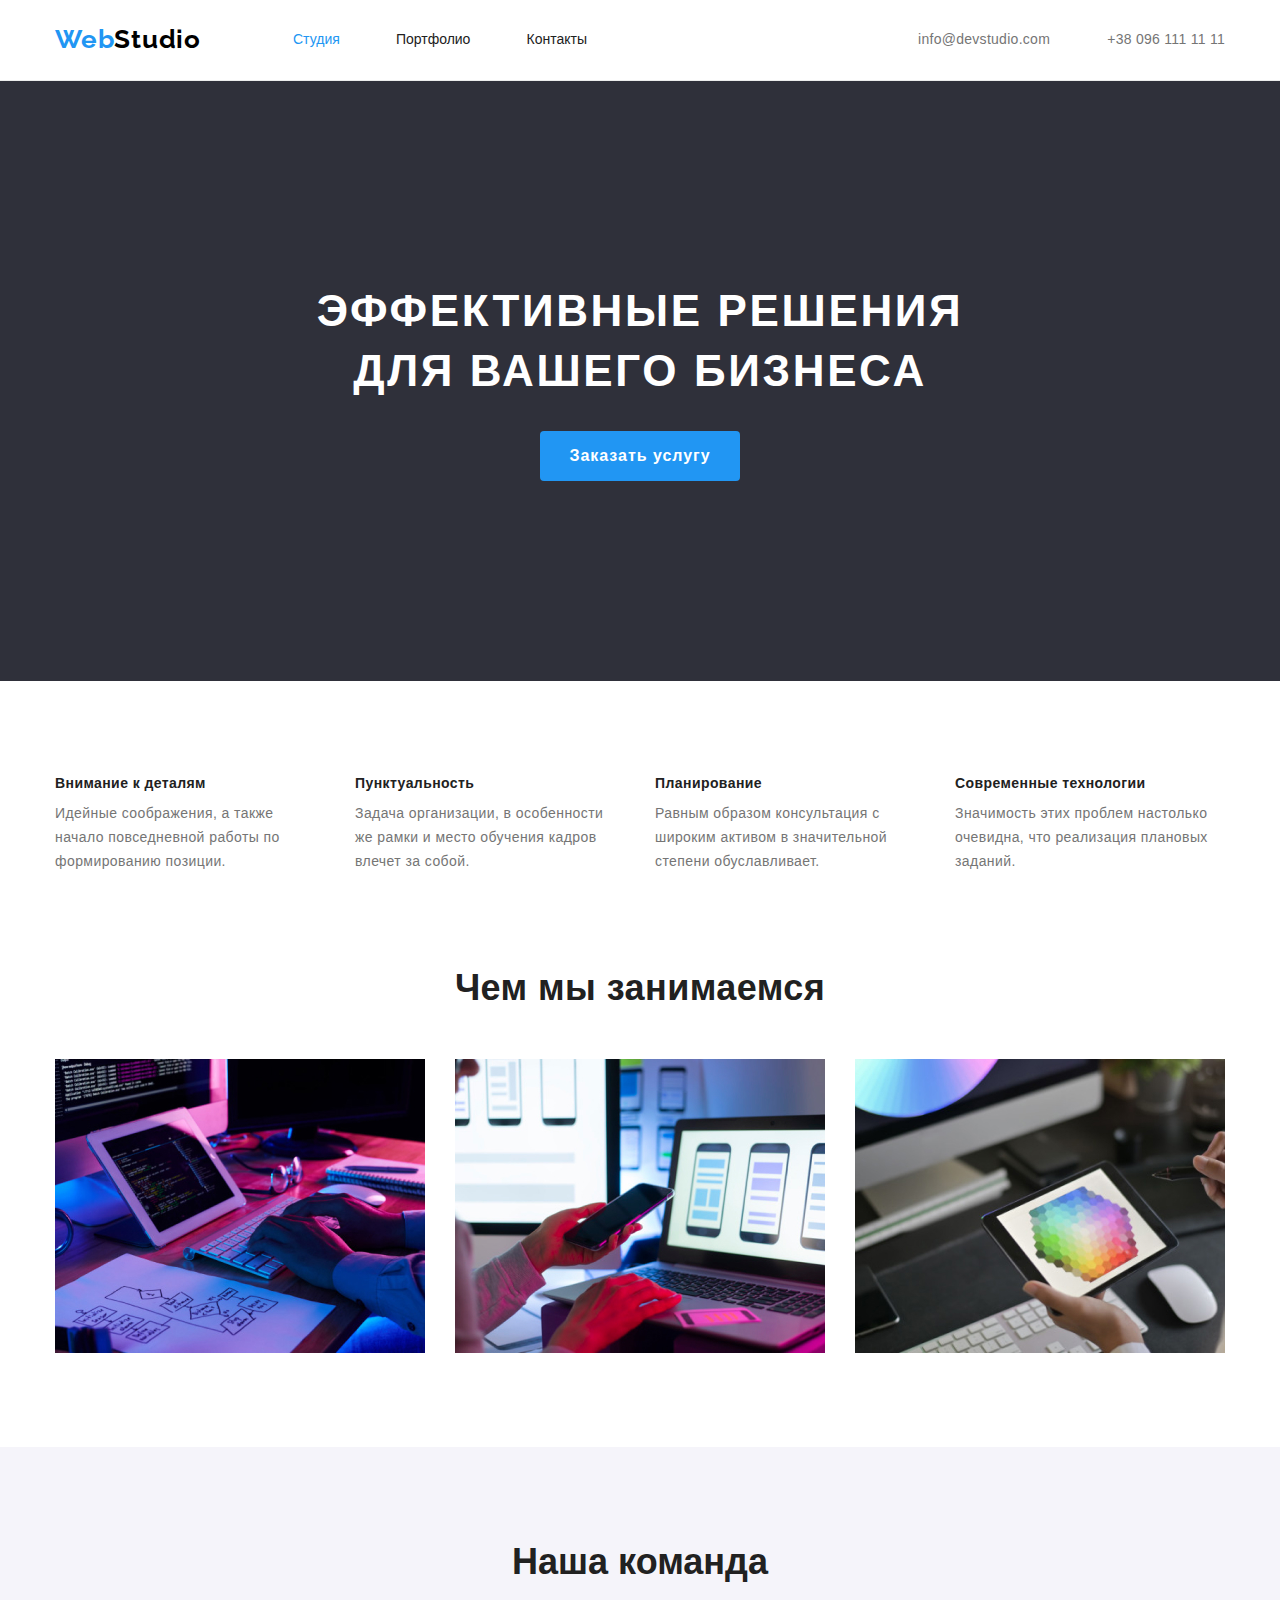
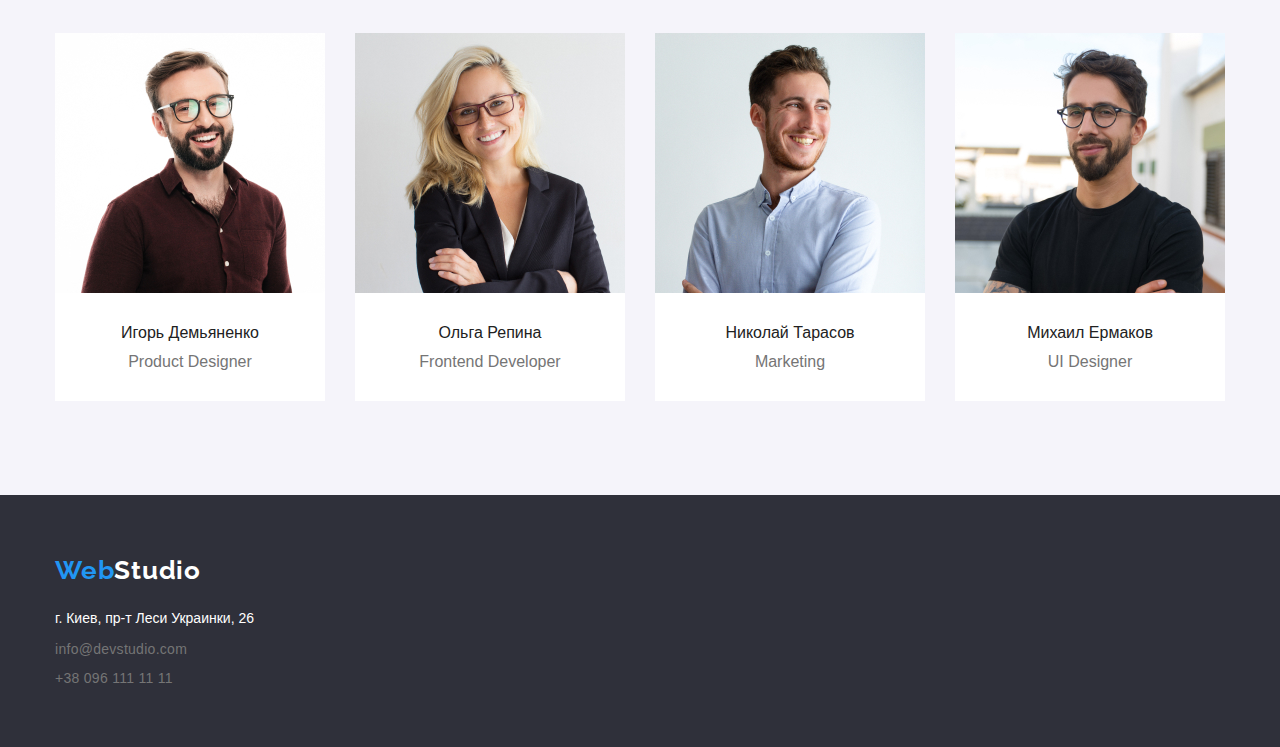
==== index.html @ c19590d3 "Копировано с ДЗ № 3" ====
<!DOCTYPE html>
<html lang="ru">
    <head>
        <meta charset="UTF-8">
        <meta name="viewport" content="width=device-width, initial-scale=1.0">
        <title>Студия</title>
        <link rel="stylesheet" href="./css/normalize.css">
        <link rel="stylesheet" href="./css/style.css" />
        <link rel="preconnect" href="https://fonts.gstatic.com">
        <link href="https://fonts.googleapis.com/css2?family=Raleway:wght@700&display=swap" rel="stylesheet">
    </head>

    <body>

        <!--header-->
        
        <header>
            <div class="container header-container">
                <a href="./index.html" class="logo">Web<span class="logo-up">Studio</span></a>
                
                <nav>
                    <ul class="site-nav">
                        <li> <a href="./index.html" class="navigation current">Студия</a> </li>
                        <li> <a href="./portfolio.html" class="navigation">Портфолио</a> </li>
                        <li> <a href="#" class="navigation">Контакты</a> </li>
                    </ul>
                </nav>

                <address>
                    <ul class="site-contacts">
                        <li><a href="mailto:info@devstudio.com" class="contacts">info@devstudio.com</a></li>
                        <li><a href="tel:+380961111111" class="contacts">+38 096 111 11 11</a></li>
                    </ul>
                </address>
            </div>
        </header>

        <!--main-->

        <main>
            
            <!--первый блок-->
            
            <section class="section-1">
                <div class="container">
                    <h1>Эффективные решения <br /> для вашего бизнеса</h1>
                    <button type="button" class="service-button">Заказать услугу</button>
                </div>
            </section>
            
                <!--второй блок-->
                
            <section class="section-2">
                <div class="container">
                    <ul class="qualities">
                        <li class="quality-box">
                            <h3>Внимание к деталям</h3>
                            <p>Идейные соображения, а также начало повседневной работы по формированию позиции.</p>
                        </li>
                        <li class="quality-box">
                            <h3>Пунктуальность</h3>
                            <p>Задача организации, в особенности же рамки и место обучения кадров влечет за собой.</p>
                        </li>
                        <li class="quality-box">
                            <h3>Планирование</h3>
                            <p>Равным образом консультация с широким активом в значительной степени обуславливает.</p>
                        </li>
                        <li class="quality-box">
                            <h3>Современные технологии</h3>
                            <p>Значимость этих проблем настолько очевидна, что реализация плановых заданий.</p>
                        </li>
                    </ul>
                
                    <h2>Чем мы занимаемся</h2>
                
                    <ul class="img-1">
                        <li><img src="./images/pc-work.jpg" alt="работа за компом"></li>
                        <li><img src="./images/smartphone-work.jpg" alt="работа за смартфоном"></li>
                        <li><img src="./images/tablet-work.jpg" alt="работа за планшетом"></li>
                    </ul>
                </div>
            </section>
            
            <!--третий блок-->
            
            <section class="section-3">
                <div class="container">
                    <h2>Наша команда</h2>
                
                    <ul class="img-1">
                        <li>
                            <figure class="team-card">
                                <img src="./images/ihor.jpg" alt="Игорь Демьяненко">
                                <figcaption>
                                    <p class="names">Игорь Демьяненко</p>
                                    <p class="position">Product Designer</p>
                                </figcaption>
                            </figure>
                        </li>
                        <li>
                            <figure class="team-card">
                                <img src="./images/olga.jpg" alt="Ольга Репина (фото)">
                                <figcaption>
                                    <p class="names">Ольга Репина</p>
                                    <p class="position">Frontend Developer</p>
                                </figcaption>
                            </figure>
                        </li>
                        <li>
                            <figure class="team-card">
                                <img src="./images/nikolai.jpg" alt="Николай Тарасов (фото)">
                                <figcaption>
                                    <p class="names">Николай Тарасов</p>
                                    <p class="position">Marketing</p>
                                </figcaption>
                            </figure>
                        </li>
                        <li>
                            <figure class="team-card">
                                <img src="./images/mikhail.jpg" alt="Михаил Ермаков (фото)">
                                <figcaption>
                                    <p class="names">Михаил Ермаков</p>
                                    <p class="position">UI Designer</p>
                                </figcaption>
                            </figure>
                        </li>
                    </ul>
                </div>  
            </section>      

        </main>

        <!--footer-->

        <footer>
            <div class="container">
                <a href="./index.html" class="logo">Web<span class="logo-down">Studio</span></a>
                <ul class="info-footer">
                    <li><a href="https://www.google.com.ua/maps/place/бульвар+Лесі+Українки,+26,+Київ" class="adress">г. Киев, пр-т Леси Украинки, 26</a></li>
                    <li><a href="mailto:info@devstudio.com" class="contacts">info@devstudio.com</a></li>
                    <li><a href="tel:+380961111111" class="contacts">+38 096 111 11 11</a></li>
                </ul>
            </div>
        </footer>

    </body>

</html>
---- css/style.css ----
* {
  padding: 0px;
  margin: 0px;
  border: none;
}

:root {
  --brand-color: #2196f3;
  --secondary-info-color: #757575;
  --main-text: #212121;
}

body {
  font-family: 'Roboto', sans-serif;
}

header {
  background-color: #fff;
  border-bottom: 1px solid #ececec;
}

footer {
  background-color: #2f303a;
  padding: 60px 0;
}

li {
  list-style-type: none;
}

nav {
  margin-left: 93px;
}

address {
  text-align: end;
}

div.container {
  width: 1170px;
  margin: 0 auto;
  padding-left: 15px;
  padding-right: 15px;
}

.header-container {
  padding-top: 24px;
  padding-bottom: 25px;
  margin-left: 15px;
  display: flex;
  align-items: center;
}

.site-nav {
  display: flex;
  width: 294px;
  justify-content: space-between;
}

.site-contacts {
  margin-left: 331px;
  display: flex;
  width: 307px;
  justify-content: space-between;
}

.logo {
  width: 145px;
  height: 31px;
  font-family: 'Raleway', sans-serif;
  color: var(--brand-color);
  font-style: normal;
  font-weight: bold;
  font-size: 26px;
  line-height: 1.2;
  letter-spacing: 0.03em;
}

.logo-up {
  color: #000;
}

.logo-down {
  color: #fff;
}

.navigation {
  color: #212121;
  font-style: normal;
  font-weight: 500;
  font-size: 14px;
  line-height: 16px;
}

.navigation:hover,
.navigation:focus,
.current {
  color: var(--brand-color);
}

.adress {
  color: #fff;
  font-style: normal;
  font-weight: 400;
  font-size: 14px;
  line-height: 24px;
}

.contacts {
  color: var(--secondary-info-color);
  font-style: normal;
  font-weight: 500;
  font-size: 14px;
  line-height: 16px;
  letter-spacing: 0.02em;
}

.contacts:hover,
.contacts:focus {
  color: var(--brand-color);
}

.section-1 {
  background-color: #2f303a;
  text-align: center;
  display: flex;
  padding-top: 200px;
}

.service-button {
  width: 200px;
  height: 50px;
  font-family: 'Roboto', sans-serif;
  font-weight: 700;
  font-size: 16px;
  line-height: 30px;
  text-align: center;
  letter-spacing: 0.06em;
  background-color: var(--brand-color);
  color: #fff;
  text-decoration: none;
  margin-top: 30px;
  margin-bottom: 200px;
  border-radius: 4px;
}

.section-2 {
  background-color: #fff;
  font-style: normal;
  font-weight: 400;
  font-size: 14px;
  line-height: 24px;
  letter-spacing: 0.03em;
  color: var(--secondary-info-color);
  padding-top: 94px;
  padding-bottom: 94px;
}

.quality-box {
  width: 270px;
}

.qualities {
  display: flex;
  justify-content: space-between;
  margin-bottom: 94px;
}

.img-1 {
  margin-top: 50px;
  display: flex;
  justify-content: space-between;
}

h1 {
  font-weight: 900;
  font-style: normal;
  font-size: 44px;
  line-height: 60px;
  color: #fff;
  text-transform: uppercase;
  letter-spacing: 0.06em;
  margin-top: 0px;
  margin-bottom: 0px;
  height: 120px;
}

h2 {
  font-style: bold;
  font-size: 36px;
  line-height: 42px;
  text-align: center;
  color: var(--main-text);
}

h3 {
  font-weight: 700;
  font-size: 14px;
  line-height: 16px;
  text-align: left;
  vertical-align: top;
  color: var(--main-text);
  margin: 0px;
  margin-bottom: 10px;
}

h4 {
  display: none;
}

.section-3 {
  background: #f5f4fa;
  font-size: 16px;
  line-height: 19px;
  vertical-align: top;
  font-style: normal;
  padding: 94px 0;
}

.names {
  color: var(--main-text);
  text-align: center;
  margin-top: 30px;
}

.position {
  color: var(--secondary-info-color);
  text-align: center;
  margin-top: 10px;
}

.team-card {
  width: 270px;
  background: white;
  padding-bottom: 30px;
}

.info-footer {
  margin-top: 20px;
  width: 231px;
  height: 81px;
  display: flex;
  flex-direction: column;
  justify-content: space-between;
}

.portfolio {
  padding: 94px 0px;
}

.sorting {
  display: flex;
  justify-content: center;
}

.sorting-button {
  height: 38px;
  padding: 6px 22px;
  color: var(--main-text);
  font-family: 'Raleway', sans-serif;
  background-color: #f5f4fa;
  font-style: normal;
  font-weight: 500;
  font-size: 16px;
  line-height: 26px;
  text-align: center;
  letter-spacing: 0.03em;
  margin: 0 4px;
  border-radius: 4px;
}

.sorting-button:hover,
.sorting-button:focus {
  color: #fff;
  background-color: var(--brand-color);
}

.project {
  margin-top: 50px;
  height: 1272px;
  display: flex;
  flex-wrap: wrap;
  justify-content: space-between;
  align-content: space-between;
  color: var(--main-text);
  font-style: normal;
  font-weight: 700;
  font-size: 18px;
  line-height: 2;
  letter-spacing: 0.03em;
}

.project-card {
  width: 370px;
  height: 404px;
  border: 1px solid #eee;
}

.project-type {
  color: var(--secondary-info-color);
  font-weight: 400;
  font-size: 16px;
  line-height: 1.87;
  letter-spacing: 0.03em;
}

.project-description {
  display: flex;
  flex-direction: column;
  justify-content: space-between;
  padding: 20px 24px;
  width: 322px;
  height: 70px;
}
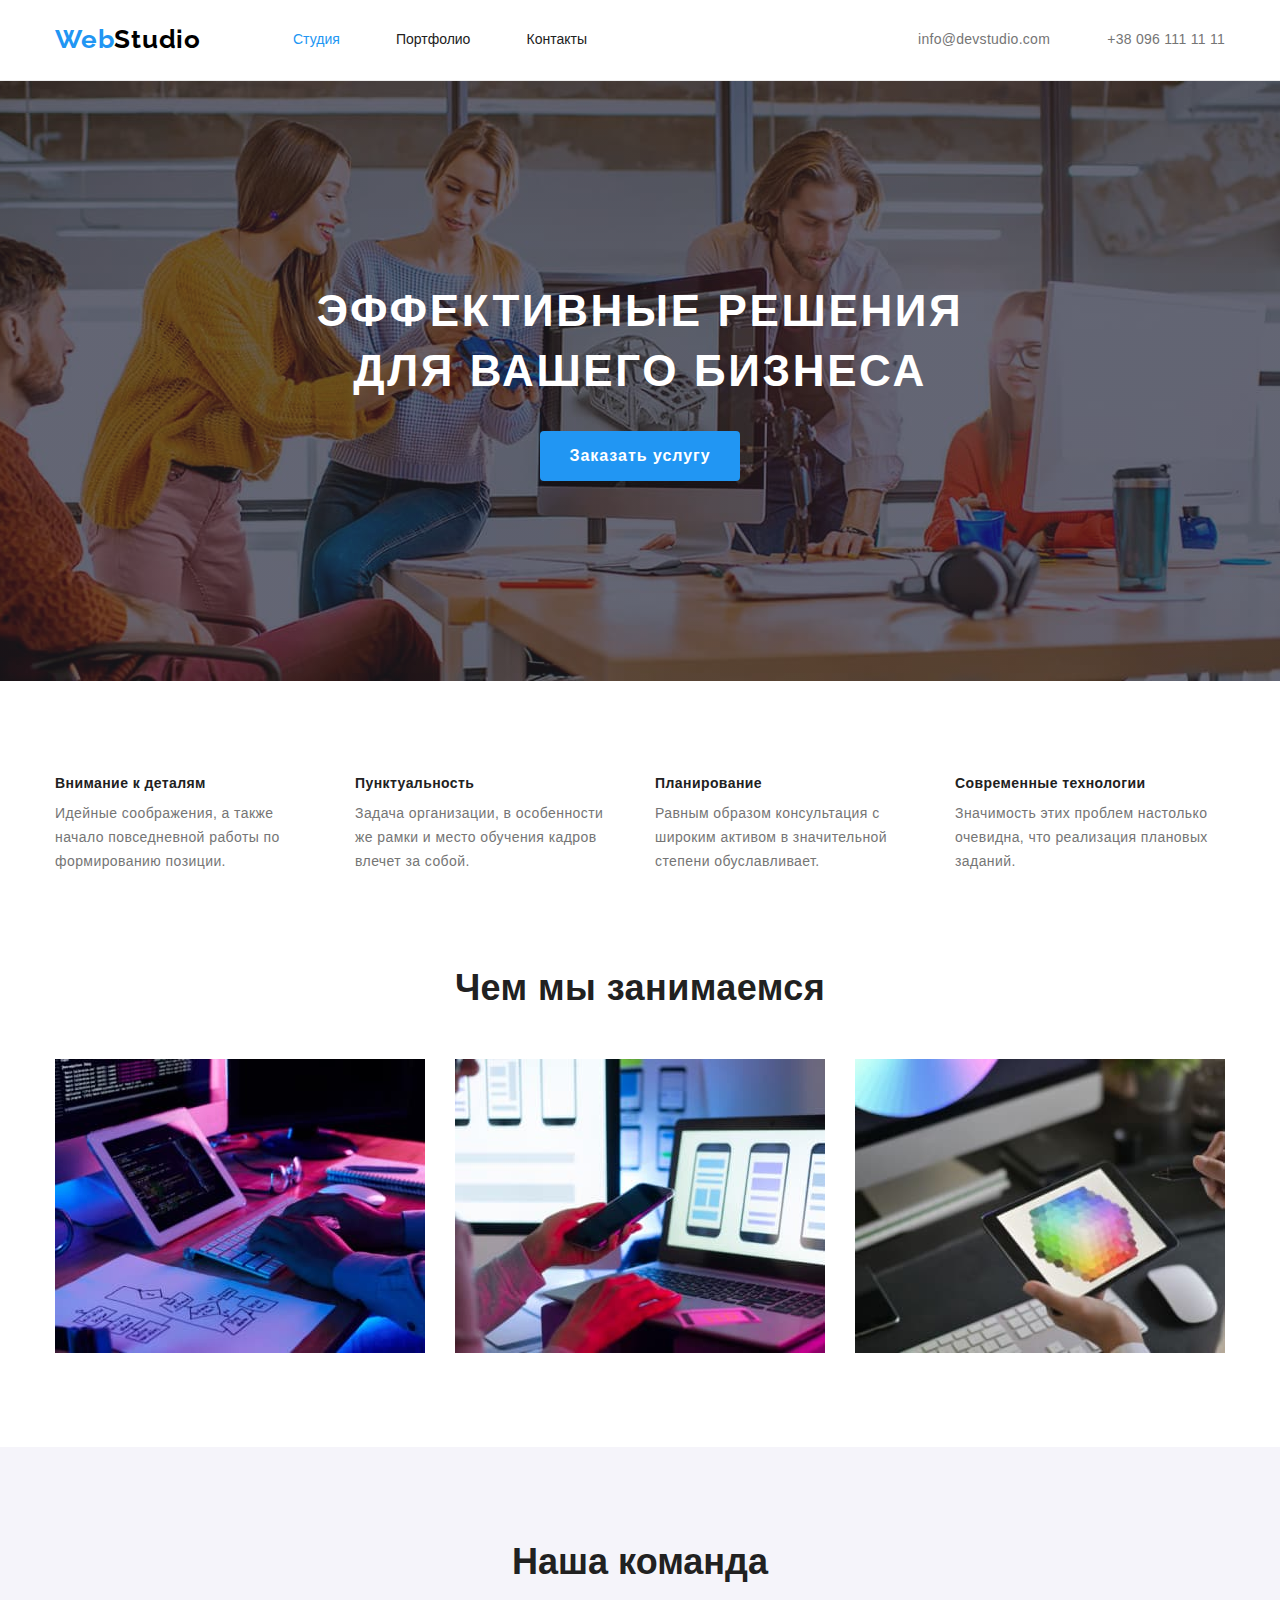
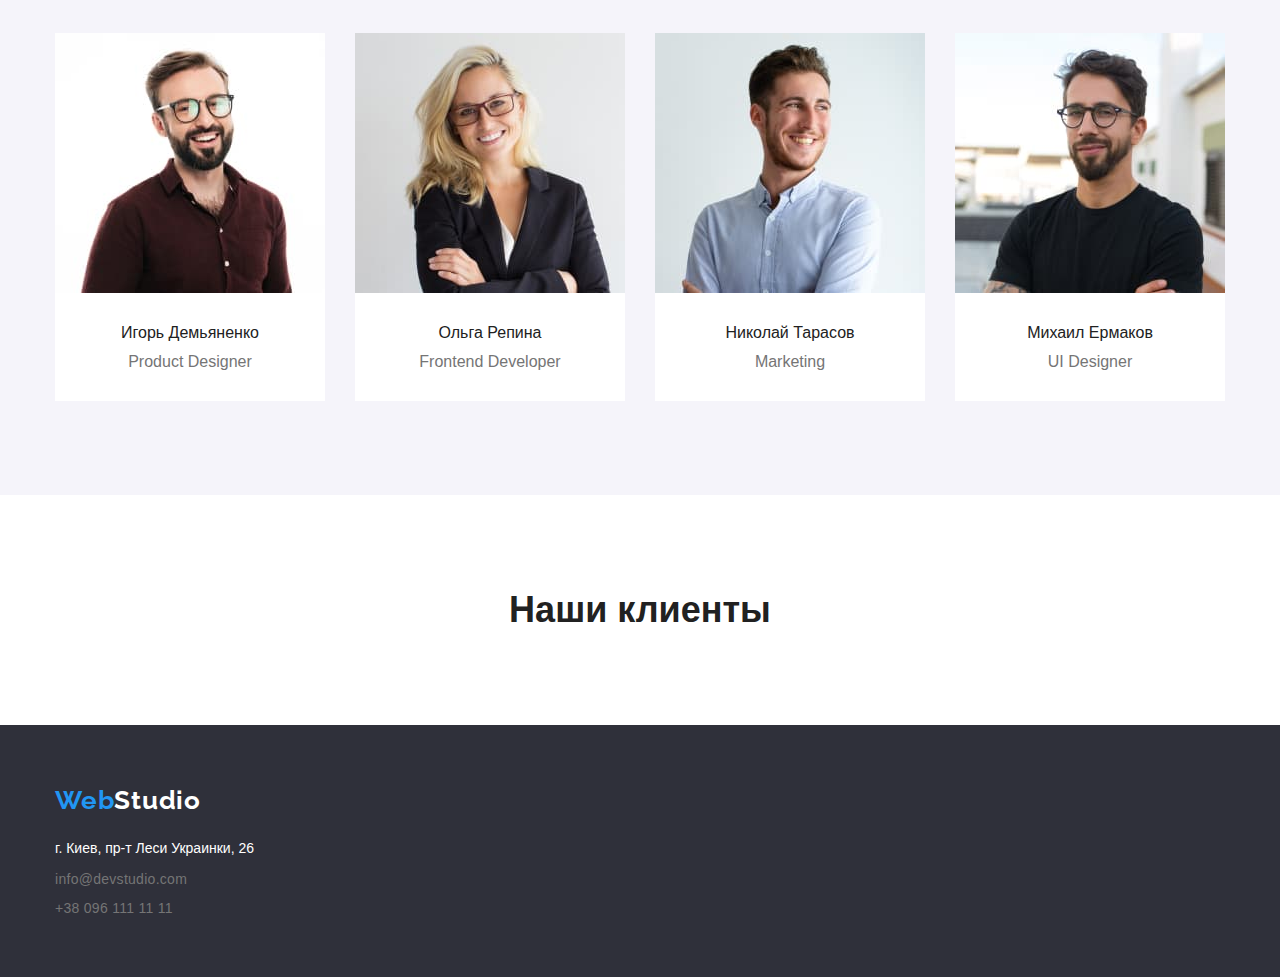
==== commit 0502a4f6: "Добавлен спрайт" ====
--- a/index.html
+++ b/index.html
@@ -41,12 +41,15 @@
             
             <!--первый блок-->
             
-            <section class="section-1">
-                <div class="container">
-                    <h1>Эффективные решения <br /> для вашего бизнеса</h1>
-                    <button type="button" class="service-button">Заказать услугу</button>
-                </div>
-            </section>
+            <div class="overlay">
+                <section class="section-1">
+                    <div class="container">
+                        <h1>Эффективные решения <br /> для вашего бизнеса</h1>
+                        <button type="button" class="service-button">Заказать услугу</button>
+                    </div>
+                </section>
+            </div>
+
             
                 <!--второй блок-->
                 
@@ -126,7 +129,23 @@
                         </li>
                     </ul>
                 </div>  
-            </section>      
+            </section>     
+            
+            <!--Постоянные клиенты-->
+
+            <section class="section-4">
+
+                <h2>Наши клиенты</h2>
+
+                <ul>
+                    <li></li>
+                    <li></li>
+                    <li></li>
+                    <li></li>
+                    <li></li>
+                    <li></li>
+                </ul>
+            </section>
 
         </main>
 
--- a/css/style.css
+++ b/css/style.css
@@ -120,8 +120,24 @@
   color: var(--brand-color);
 }
 
+.overlay {
+  background-color: #2f303a;
+  min-height: 600px;
+  max-width: 1600px;
+  margin-left: auto;
+  margin-right: auto;
+  background-image: linear-gradient(
+      to right,
+      rgba(47, 48, 58, 0.4),
+      rgba(47, 48, 58, 0.4)
+    ),
+    url(../images/main.jpg);
+  background-position: 50% 50%;
+  background-size: cover;
+  background-repeat: no-repeat;
+}
+
 .section-1 {
-  background-color: #2f303a;
   text-align: center;
   display: flex;
   padding-top: 200px;
@@ -217,6 +233,10 @@
   padding: 94px 0;
 }
 
+.section-4 {
+  padding: 94px 0;
+}
+
 .names {
   color: var(--main-text);
   text-align: center;
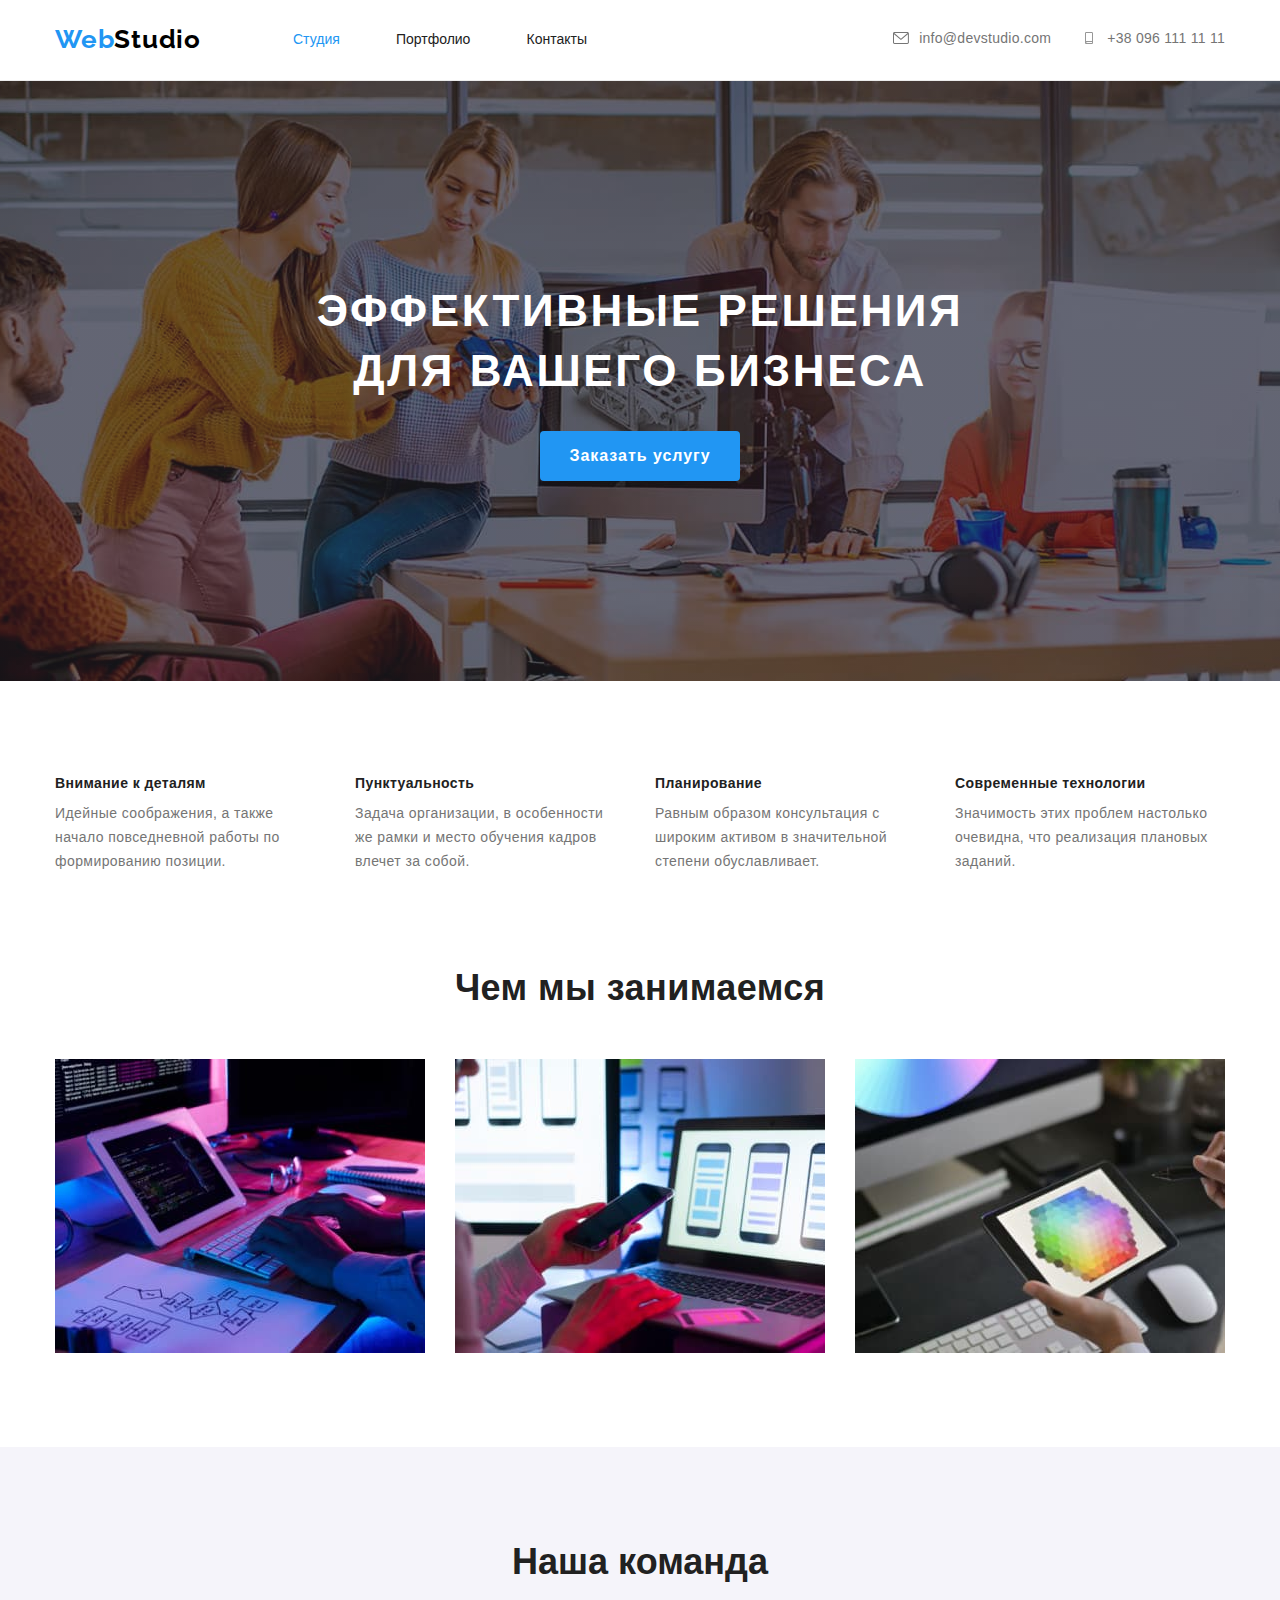
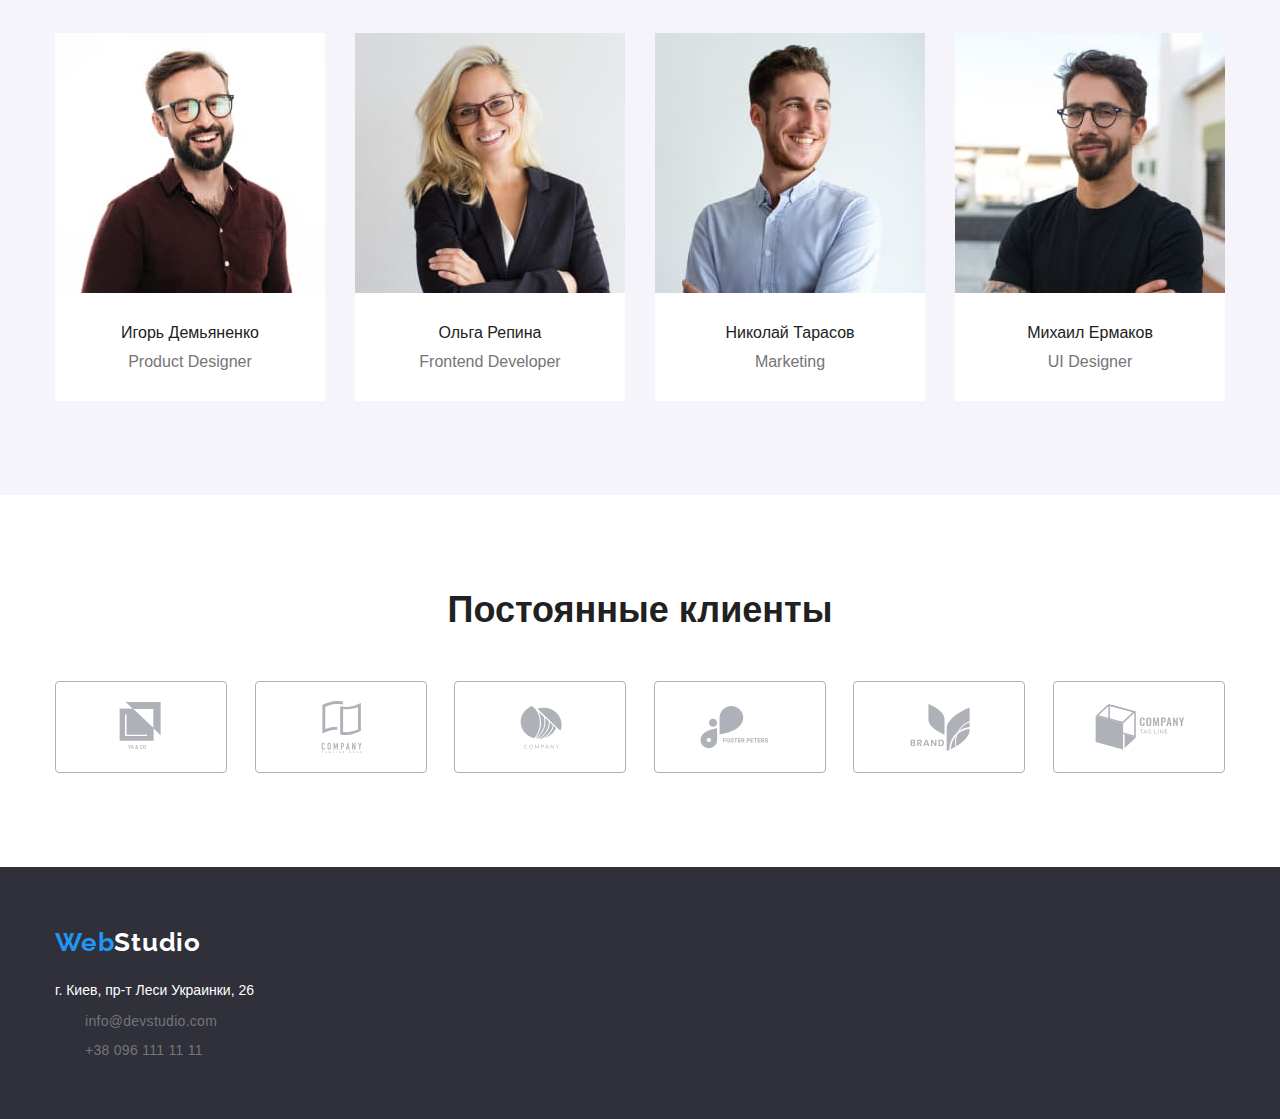
==== commit 749c7552: "Переделывание и подгонка хедера" ====
--- a/index.html
+++ b/index.html
@@ -16,10 +16,11 @@
         
         <header>
             <div class="container header-container">
-                <a href="./index.html" class="logo">Web<span class="logo-up">Studio</span></a>
-                
-                <nav>
-                    <ul class="site-nav">
+                
+                <nav class="site-nav">
+                    <a href="./index.html" class="logo">Web<span class="logo-up">Studio</span></a>
+
+                    <ul class="site-nav-list">
                         <li> <a href="./index.html" class="navigation current">Студия</a> </li>
                         <li> <a href="./portfolio.html" class="navigation">Портфолио</a> </li>
                         <li> <a href="#" class="navigation">Контакты</a> </li>
@@ -28,8 +29,22 @@
 
                 <address>
                     <ul class="site-contacts">
-                        <li><a href="mailto:info@devstudio.com" class="contacts">info@devstudio.com</a></li>
-                        <li><a href="tel:+380961111111" class="contacts">+38 096 111 11 11</a></li>
+                        <li>
+                            <a href="mailto:info@devstudio.com" class="contacts">
+                                <svg class="contact-icon">
+                                    <use href="./images/icons.svg#icon-envelope"></use>
+                                </svg>
+                                info@devstudio.com
+                            </a>
+                        </li>
+                        <li>
+                            <a href="tel:+380961111111" class="contacts">
+                                <svg class="contact-icon">
+                                    <use href="./images/icons.svg#icon-smartphone"></use>
+                                </svg>
+                                +38 096 111 11 11
+                            </a>
+                        </li>
                     </ul>
                 </address>
             </div>
@@ -134,17 +149,56 @@
             <!--Постоянные клиенты-->
 
             <section class="section-4">
-
-                <h2>Наши клиенты</h2>
-
-                <ul>
-                    <li></li>
-                    <li></li>
-                    <li></li>
-                    <li></li>
-                    <li></li>
-                    <li></li>
-                </ul>
+                <div class="container">
+
+                    <h2>Постоянные клиенты</h2>
+
+                    <ul class="client-list">
+                        <li class="client-item">
+                            <a class="client-link" href="#">
+                                <svg class="client-logo">
+                                    <use href="./images/icons.svg#icon-Client-1"></use>
+                                </svg>
+                            </a>
+                        </li>
+                        <li class="client-item">
+                            <a class="client-link" href="#">
+                                <svg class="client-logo">
+                                    <use href="./images/icons.svg#icon-Client-2"></use>
+                                </svg>
+                            </a>
+                        </li>
+                        <li class="client-item">
+                            <a class="client-link" href="#">
+                                <svg class="client-logo">
+                                    <use href="./images/icons.svg#icon-Client-3"></use>
+                                </svg>
+                            </a>
+                        </li>
+                        <li class="client-item">
+                            <a class="client-link" href="#">
+                                <svg class="client-logo">
+                                    <use href="./images/icons.svg#icon-Client-4"></use>
+                                </svg>
+                            </a>
+                        </li>
+                        <li class="client-item">
+                            <a class="client-link" href="#">
+                                <svg class="client-logo">
+                                    <use href="./images/icons.svg#icon-Client-5"></use>
+                                </svg>
+                            </a>
+                        </li>
+                        <li class="client-item">
+                            <a class="client-link" href="#">
+                                <svg class="client-logo">
+                                    <use href="./images/icons.svg#icon-Client-6"></use>
+                                </svg>
+                            </a>
+                        </li>
+                    </ul>
+
+                </div>
             </section>
 
         </main>
--- a/css/style.css
+++ b/css/style.css
@@ -8,6 +8,7 @@
   --brand-color: #2196f3;
   --secondary-info-color: #757575;
   --main-text: #212121;
+  --icon-color: #afb1b8;
 }
 
 body {
@@ -26,10 +27,6 @@
 
 li {
   list-style-type: none;
-}
-
-nav {
-  margin-left: 93px;
 }
 
 address {
@@ -48,19 +45,25 @@
   padding-bottom: 25px;
   margin-left: 15px;
   display: flex;
+  justify-content: space-between;
   align-items: center;
 }
 
 .site-nav {
   display: flex;
+  align-items: center;
+}
+
+.site-nav-list {
+  display: flex;
   width: 294px;
   justify-content: space-between;
 }
 
 .site-contacts {
-  margin-left: 331px;
-  display: flex;
-  width: 307px;
+  display: flex;
+  align-items: center;
+  display: flex;
   justify-content: space-between;
 }
 
@@ -74,6 +77,7 @@
   font-size: 26px;
   line-height: 1.2;
   letter-spacing: 0.03em;
+  margin-right: 93px;
 }
 
 .logo-up {
@@ -113,6 +117,17 @@
   font-size: 14px;
   line-height: 16px;
   letter-spacing: 0.02em;
+  display: inline-flex;
+  align-items: center;
+  margin-left: 30px;
+}
+
+.contact-icon {
+  display: inline-flex;
+  height: 12px;
+  width: 16px;
+  fill: currentColor;
+  margin-right: 10px;
 }
 
 .contacts:hover,
@@ -237,6 +252,32 @@
   padding: 94px 0;
 }
 
+.client-list {
+  margin-top: 50px;
+  display: flex;
+  justify-content: space-between;
+}
+
+.client-link {
+  display: flex;
+  justify-content: center;
+  width: 170px;
+  height: 90px;
+  color: var(--icon-color);
+  border: 1px solid currentColor;
+  border-radius: 4px;
+}
+
+.client-link:hover,
+.client-link:focus {
+  color: var(--brand-color);
+  fill: currentColor;
+}
+
+.client-logo {
+  fill: currentColor;
+}
+
 .names {
   color: var(--main-text);
   text-align: center;
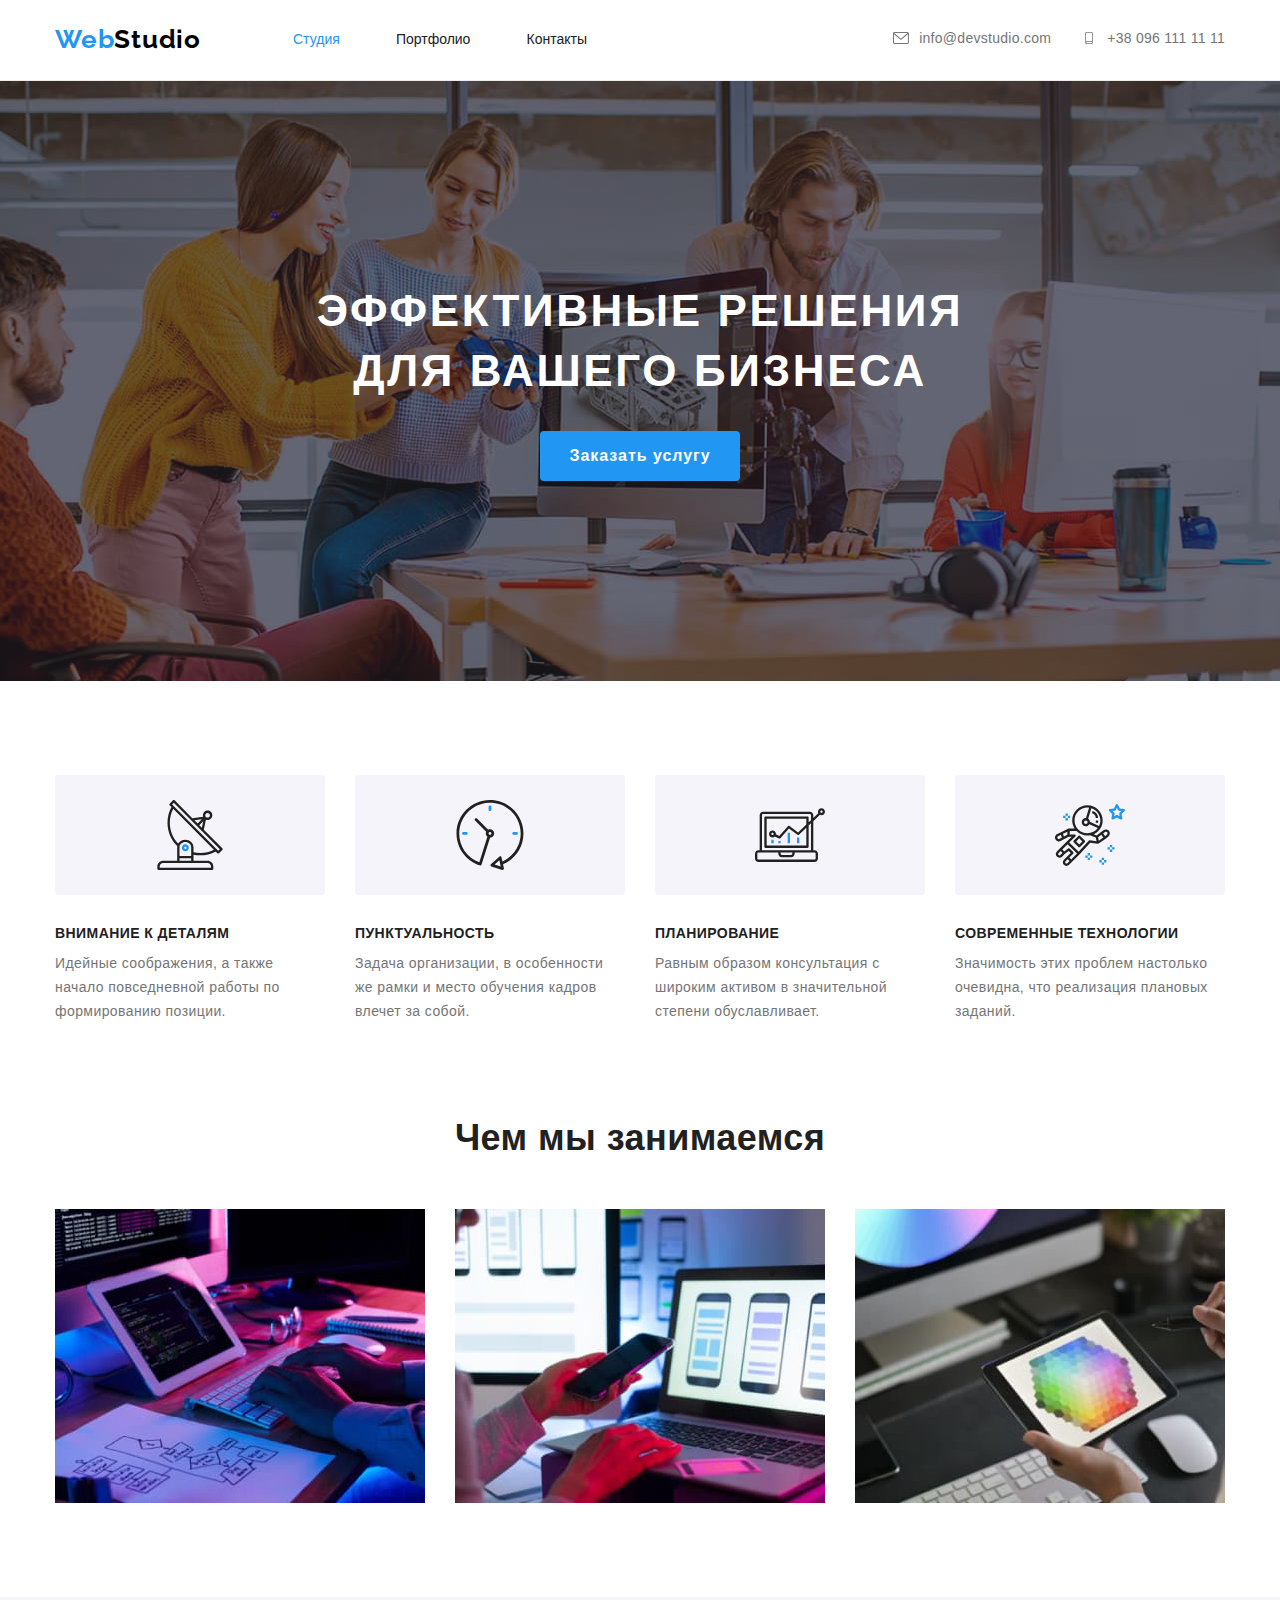
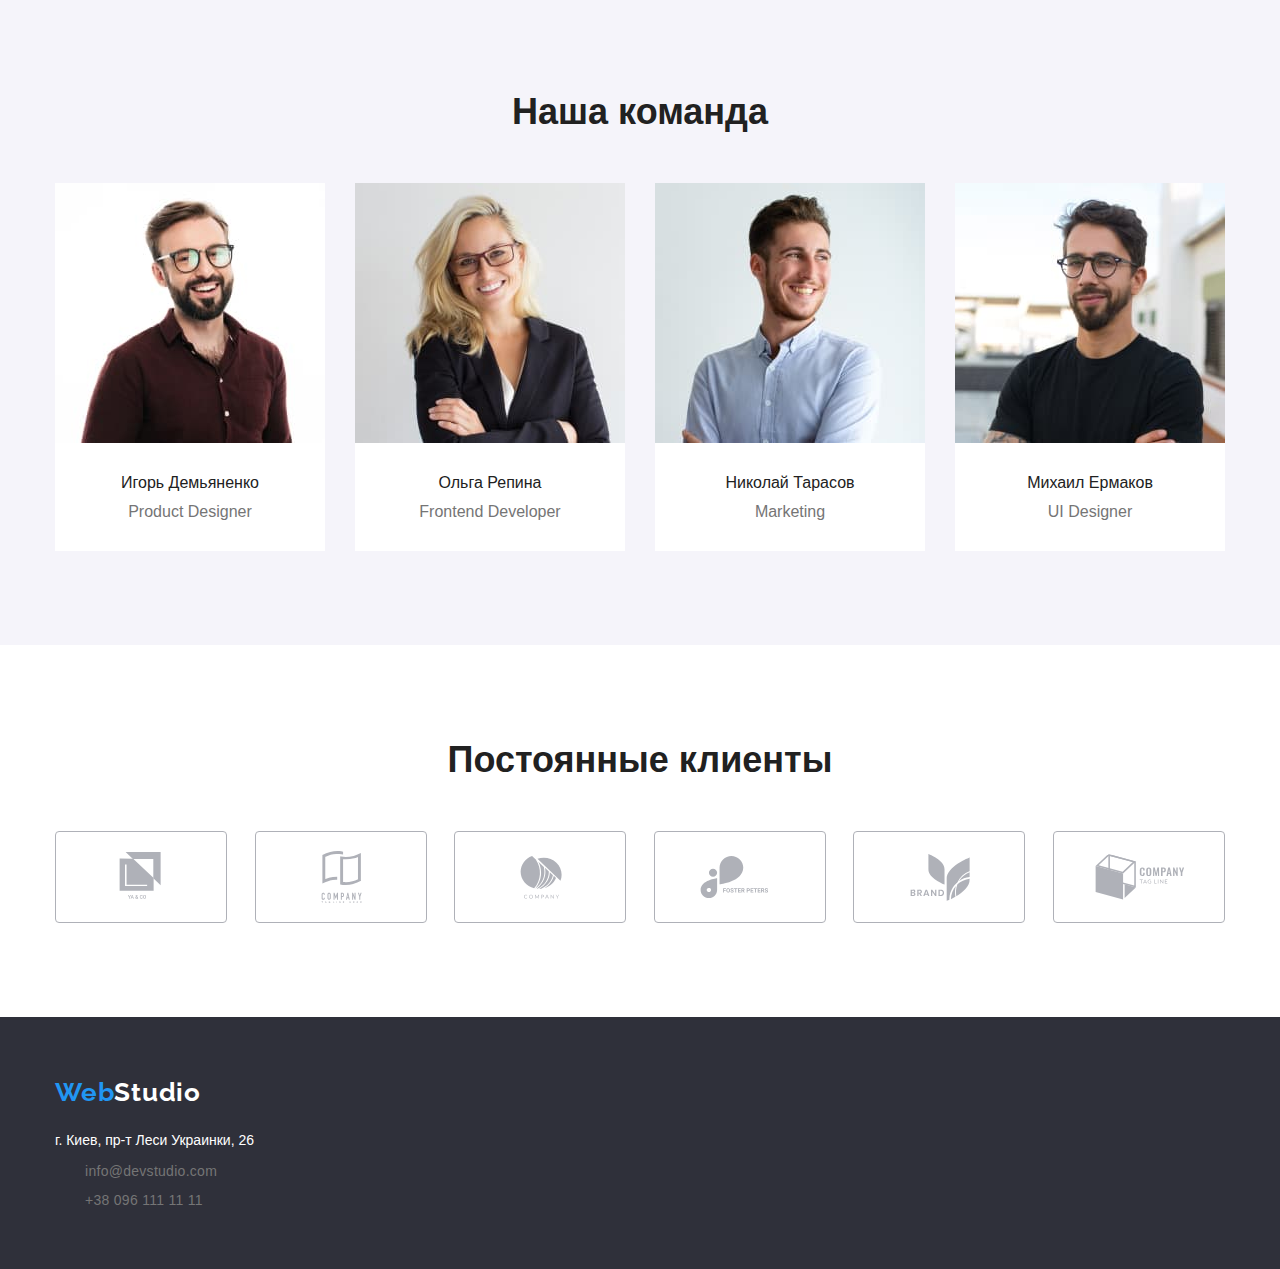
==== commit 4e40ed10: "Добавлены .svg в качества" ====
--- a/index.html
+++ b/index.html
@@ -71,19 +71,19 @@
             <section class="section-2">
                 <div class="container">
                     <ul class="qualities">
-                        <li class="quality-box">
+                        <li class="quality-box antenna">
                             <h3>Внимание к деталям</h3>
                             <p>Идейные соображения, а также начало повседневной работы по формированию позиции.</p>
                         </li>
-                        <li class="quality-box">
+                        <li class="quality-box clock">
                             <h3>Пунктуальность</h3>
                             <p>Задача организации, в особенности же рамки и место обучения кадров влечет за собой.</p>
                         </li>
-                        <li class="quality-box">
+                        <li class="quality-box diagram">
                             <h3>Планирование</h3>
                             <p>Равным образом консультация с широким активом в значительной степени обуславливает.</p>
                         </li>
-                        <li class="quality-box">
+                        <li class="quality-box astronaut">
                             <h3>Современные технологии</h3>
                             <p>Значимость этих проблем настолько очевидна, что реализация плановых заданий.</p>
                         </li>
--- a/css/style.css
+++ b/css/style.css
@@ -63,7 +63,6 @@
 .site-contacts {
   display: flex;
   align-items: center;
-  display: flex;
   justify-content: space-between;
 }
 
@@ -197,6 +196,47 @@
   margin-bottom: 94px;
 }
 
+.qualities h3 {
+  text-transform: uppercase;
+}
+
+.quality-box::before {
+  display: block;
+  border-radius: 4px;
+  content: "";
+  background-color: #f5f4fa;
+  min-height: 120px;
+  margin-bottom: 30px;
+}
+
+.antenna::before {
+  background-image: url(../images/antenna.svg);
+  background-size: 70px 70px;
+  background-position: 50% 50%;
+  background-repeat: no-repeat;
+}
+
+.clock::before {
+  background-image: url(../images/clock.svg);
+  background-size: 70px 70px;
+  background-position: 50% 50%;
+  background-repeat: no-repeat;
+}
+
+.diagram::before {
+  background-image: url(../images/diagram.svg);
+  background-size: 70px 70px;
+  background-position: 50% 50%;
+  background-repeat: no-repeat;
+}
+
+.astronaut::before {
+  background-image: url(../images/astronaut.svg);
+  background-size: 70px 70px;
+  background-position: 50% 50%;
+  background-repeat: no-repeat;
+}
+
 .img-1 {
   margin-top: 50px;
   display: flex;
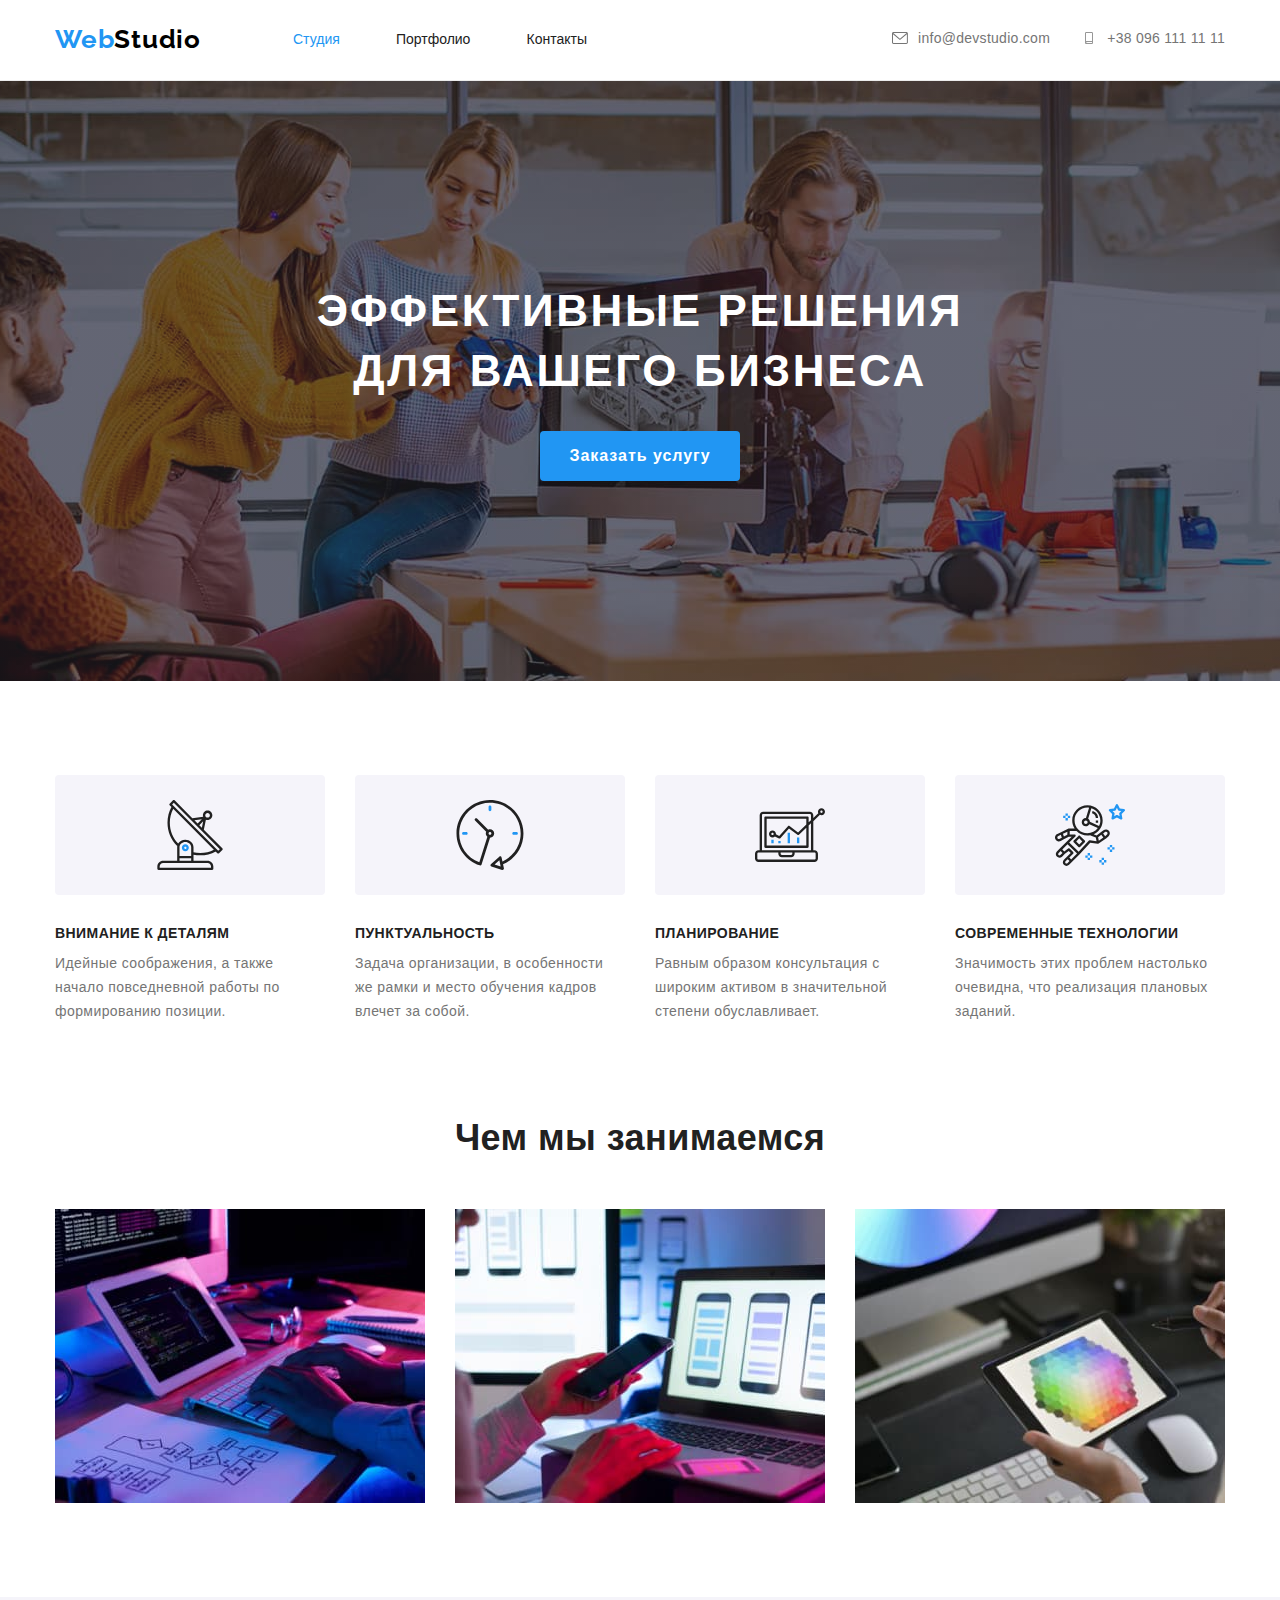
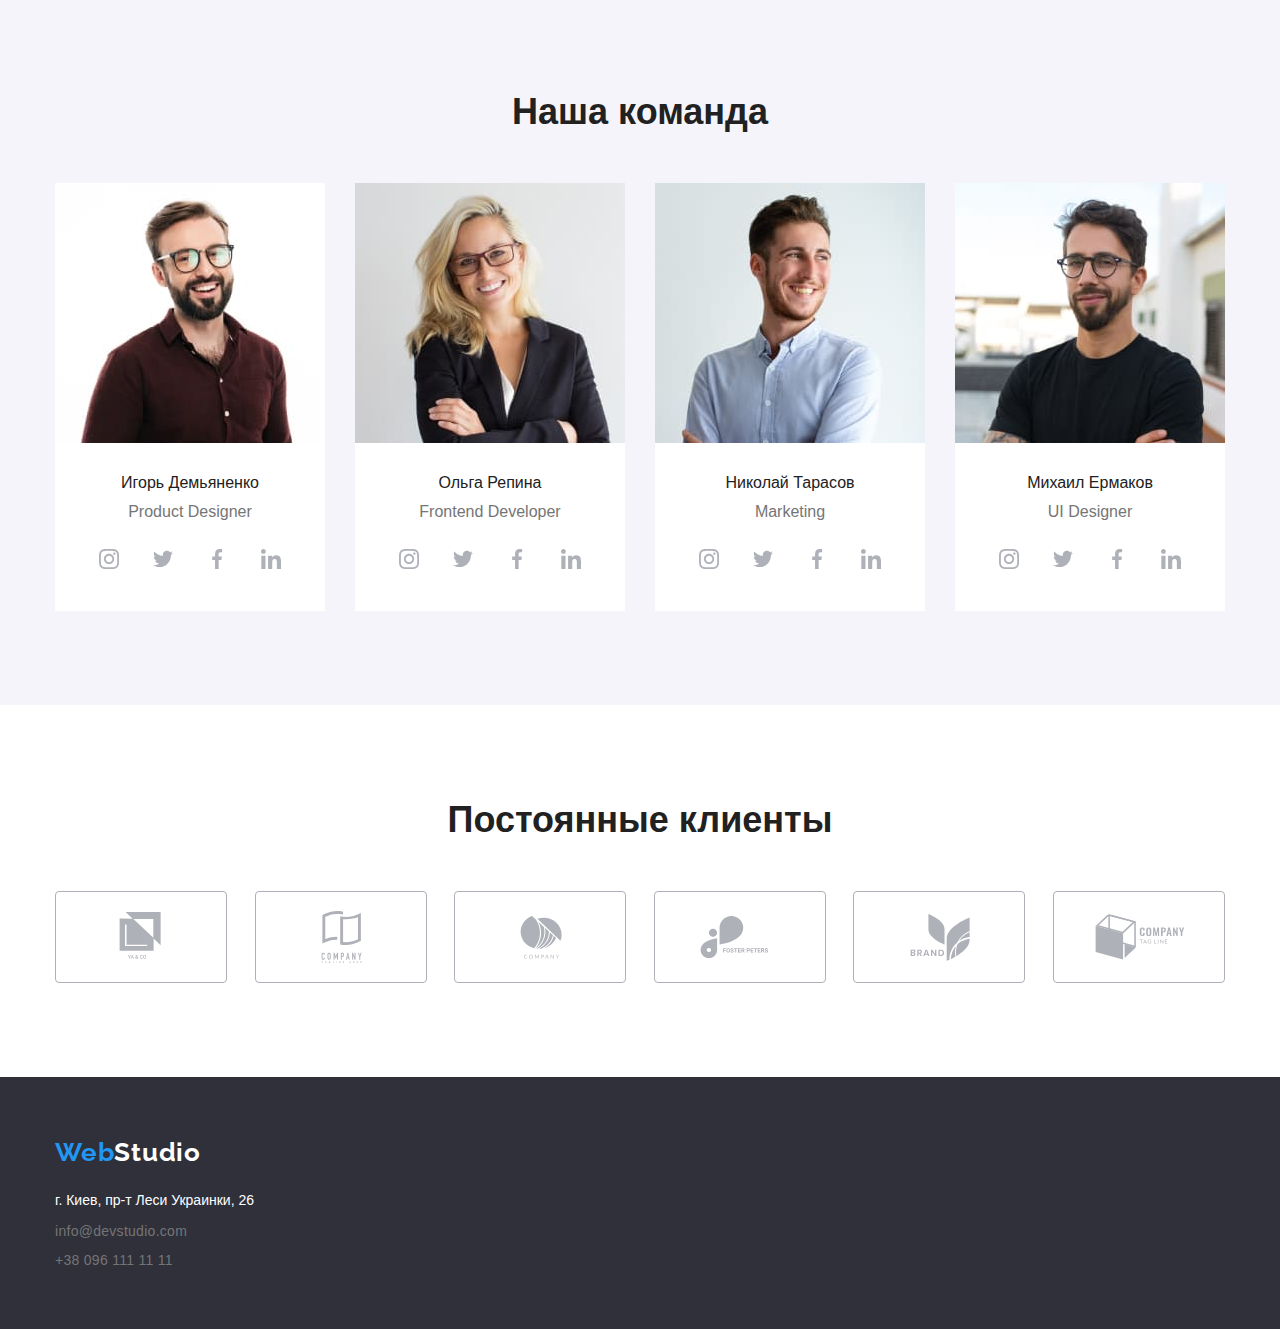
==== commit adc710e2: "Иконки качеств и ссылки в "наша команда"" ====
--- a/index.html
+++ b/index.html
@@ -32,7 +32,7 @@
                         <li>
                             <a href="mailto:info@devstudio.com" class="contacts">
                                 <svg class="contact-icon">
-                                    <use href="./images/icons.svg#icon-envelope"></use>
+                                    <use href="./images/icons.svg#envelope"></use>
                                 </svg>
                                 info@devstudio.com
                             </a>
@@ -40,7 +40,7 @@
                         <li>
                             <a href="tel:+380961111111" class="contacts">
                                 <svg class="contact-icon">
-                                    <use href="./images/icons.svg#icon-smartphone"></use>
+                                    <use href="./images/icons.svg#smartphone"></use>
                                 </svg>
                                 +38 096 111 11 11
                             </a>
@@ -71,19 +71,39 @@
             <section class="section-2">
                 <div class="container">
                     <ul class="qualities">
-                        <li class="quality-box antenna">
+                        <li class="quality-box">
+                            <div class="quality-icon-box">
+                                <svg class="quality-icon">
+                                    <use href="./images/icons.svg#antenna"></use>
+                                </svg>
+                            </div>
                             <h3>Внимание к деталям</h3>
                             <p>Идейные соображения, а также начало повседневной работы по формированию позиции.</p>
                         </li>
                         <li class="quality-box clock">
+                            <div class="quality-icon-box">
+                                <svg class="quality-icon">
+                                    <use href="./images/icons.svg#clock"></use>
+                                </svg>
+                            </div>
                             <h3>Пунктуальность</h3>
                             <p>Задача организации, в особенности же рамки и место обучения кадров влечет за собой.</p>
                         </li>
                         <li class="quality-box diagram">
+                            <div class="quality-icon-box">
+                                <svg class="quality-icon">
+                                    <use href="./images/icons.svg#diagram"></use>
+                                </svg>
+                            </div>
                             <h3>Планирование</h3>
                             <p>Равным образом консультация с широким активом в значительной степени обуславливает.</p>
                         </li>
                         <li class="quality-box astronaut">
+                            <div class="quality-icon-box">
+                                <svg class="quality-icon">
+                                    <use href="./images/icons.svg#astronaut"></use>
+                                </svg>
+                            </div>
                             <h3>Современные технологии</h3>
                             <p>Значимость этих проблем настолько очевидна, что реализация плановых заданий.</p>
                         </li>
@@ -113,6 +133,36 @@
                                     <p class="names">Игорь Демьяненко</p>
                                     <p class="position">Product Designer</p>
                                 </figcaption>
+                                <ul class="social-link-list">
+                                    <li>
+                                        <a href="#" class="social-link">
+                                            <svg class="social-link-icon">
+                                                <use href="./images/icons.svg#instagram"></use>
+                                            </svg>
+                                        </a>
+                                    </li>
+                                    <li>
+                                        <a href="#" class="social-link">
+                                            <svg class="social-link-icon">
+                                                <use href="./images/icons.svg#twitter"></use>
+                                            </svg>
+                                        </a>
+                                    </li>
+                                    <li>
+                                        <a href="#" class="social-link">
+                                            <svg class="social-link-icon">
+                                                <use href="./images/icons.svg#facebook"></use>
+                                            </svg>
+                                        </a>
+                                    </li>
+                                    <li>
+                                        <a href="#" class="social-link">
+                                            <svg class="social-link-icon">
+                                                <use href="./images/icons.svg#linkedin"></use>
+                                            </svg>
+                                        </a>
+                                    </li>
+                                </ul>
                             </figure>
                         </li>
                         <li>
@@ -122,6 +172,36 @@
                                     <p class="names">Ольга Репина</p>
                                     <p class="position">Frontend Developer</p>
                                 </figcaption>
+                                <ul class="social-link-list">
+                                    <li>
+                                        <a href="#" class="social-link">
+                                            <svg class="social-link-icon">
+                                                <use href="./images/icons.svg#instagram"></use>
+                                            </svg>
+                                        </a>
+                                    </li>
+                                    <li>
+                                        <a href="#" class="social-link">
+                                            <svg class="social-link-icon">
+                                                <use href="./images/icons.svg#twitter"></use>
+                                            </svg>
+                                        </a>
+                                    </li>
+                                    <li>
+                                        <a href="#" class="social-link">
+                                            <svg class="social-link-icon">
+                                                <use href="./images/icons.svg#facebook"></use>
+                                            </svg>
+                                        </a>
+                                    </li>
+                                    <li>
+                                        <a href="#" class="social-link">
+                                            <svg class="social-link-icon">
+                                                <use href="./images/icons.svg#linkedin"></use>
+                                            </svg>
+                                        </a>
+                                    </li>
+                                </ul>
                             </figure>
                         </li>
                         <li>
@@ -131,6 +211,36 @@
                                     <p class="names">Николай Тарасов</p>
                                     <p class="position">Marketing</p>
                                 </figcaption>
+                                <ul class="social-link-list">
+                                    <li>
+                                        <a href="#" class="social-link">
+                                            <svg class="social-link-icon">
+                                                <use href="./images/icons.svg#instagram"></use>
+                                            </svg>
+                                        </a>
+                                    </li>
+                                    <li>
+                                        <a href="#" class="social-link">
+                                            <svg class="social-link-icon">
+                                                <use href="./images/icons.svg#twitter"></use>
+                                            </svg>
+                                        </a>
+                                    </li>
+                                    <li>
+                                        <a href="#" class="social-link">
+                                            <svg class="social-link-icon">
+                                                <use href="./images/icons.svg#facebook"></use>
+                                            </svg>
+                                        </a>
+                                    </li>
+                                    <li>
+                                        <a href="#" class="social-link">
+                                            <svg class="social-link-icon">
+                                                <use href="./images/icons.svg#linkedin"></use>
+                                            </svg>
+                                        </a>
+                                    </li>
+                                </ul>
                             </figure>
                         </li>
                         <li>
@@ -140,6 +250,36 @@
                                     <p class="names">Михаил Ермаков</p>
                                     <p class="position">UI Designer</p>
                                 </figcaption>
+                                <ul class="social-link-list">
+                                    <li>
+                                        <a href="#" class="social-link">
+                                            <svg class="social-link-icon">
+                                                <use href="./images/icons.svg#instagram"></use>
+                                            </svg>
+                                        </a>
+                                    </li>
+                                    <li>
+                                        <a href="#" class="social-link">
+                                            <svg class="social-link-icon">
+                                                <use href="./images/icons.svg#twitter"></use>
+                                            </svg>
+                                        </a>
+                                    </li>
+                                    <li>
+                                        <a href="#" class="social-link">
+                                            <svg class="social-link-icon">
+                                                <use href="./images/icons.svg#facebook"></use>
+                                            </svg>
+                                        </a>
+                                    </li>
+                                    <li>
+                                        <a href="#" class="social-link">
+                                            <svg class="social-link-icon">
+                                                <use href="./images/icons.svg#linkedin"></use>
+                                            </svg>
+                                        </a>
+                                    </li>
+                                </ul>
                             </figure>
                         </li>
                     </ul>
@@ -157,42 +297,42 @@
                         <li class="client-item">
                             <a class="client-link" href="#">
                                 <svg class="client-logo">
-                                    <use href="./images/icons.svg#icon-Client-1"></use>
-                                </svg>
-                            </a>
-                        </li>
-                        <li class="client-item">
-                            <a class="client-link" href="#">
-                                <svg class="client-logo">
-                                    <use href="./images/icons.svg#icon-Client-2"></use>
-                                </svg>
-                            </a>
-                        </li>
-                        <li class="client-item">
-                            <a class="client-link" href="#">
-                                <svg class="client-logo">
-                                    <use href="./images/icons.svg#icon-Client-3"></use>
-                                </svg>
-                            </a>
-                        </li>
-                        <li class="client-item">
-                            <a class="client-link" href="#">
-                                <svg class="client-logo">
-                                    <use href="./images/icons.svg#icon-Client-4"></use>
-                                </svg>
-                            </a>
-                        </li>
-                        <li class="client-item">
-                            <a class="client-link" href="#">
-                                <svg class="client-logo">
-                                    <use href="./images/icons.svg#icon-Client-5"></use>
-                                </svg>
-                            </a>
-                        </li>
-                        <li class="client-item">
-                            <a class="client-link" href="#">
-                                <svg class="client-logo">
-                                    <use href="./images/icons.svg#icon-Client-6"></use>
+                                    <use href="./images/icons.svg#client-1"></use>
+                                </svg>
+                            </a>
+                        </li>
+                        <li class="client-item">
+                            <a class="client-link" href="#">
+                                <svg class="client-logo">
+                                    <use href="./images/icons.svg#client-2"></use>
+                                </svg>
+                            </a>
+                        </li>
+                        <li class="client-item">
+                            <a class="client-link" href="#">
+                                <svg class="client-logo">
+                                    <use href="./images/icons.svg#client-3"></use>
+                                </svg>
+                            </a>
+                        </li>
+                        <li class="client-item">
+                            <a class="client-link" href="#">
+                                <svg class="client-logo">
+                                    <use href="./images/icons.svg#client-4"></use>
+                                </svg>
+                            </a>
+                        </li>
+                        <li class="client-item">
+                            <a class="client-link" href="#">
+                                <svg class="client-logo">
+                                    <use href="./images/icons.svg#client-5"></use>
+                                </svg>
+                            </a>
+                        </li>
+                        <li class="client-item">
+                            <a class="client-link" href="#">
+                                <svg class="client-logo">
+                                    <use href="./images/icons.svg#client-6"></use>
                                 </svg>
                             </a>
                         </li>
--- a/css/style.css
+++ b/css/style.css
@@ -61,6 +61,7 @@
 }
 
 .site-contacts {
+  min-width: 333px;
   display: flex;
   align-items: center;
   justify-content: space-between;
@@ -118,7 +119,6 @@
   letter-spacing: 0.02em;
   display: inline-flex;
   align-items: center;
-  margin-left: 30px;
 }
 
 .contact-icon {
@@ -200,10 +200,26 @@
   text-transform: uppercase;
 }
 
-.quality-box::before {
+.quality-icon-box {
+  display: flex;
+  align-content: center;
+  justify-content: center;
+  border-radius: 4px;
+  background-color: #f5f4fa;
+  padding-top: 25px;
+  padding-bottom: 25px;
+  margin-bottom: 30px;
+}
+
+.quality-icon {
+  width: 70px;
+  height: 70px;
+}
+
+/*.quality-box::before {
   display: block;
   border-radius: 4px;
-  content: "";
+  content: '';
   background-color: #f5f4fa;
   min-height: 120px;
   margin-bottom: 30px;
@@ -235,7 +251,7 @@
   background-size: 70px 70px;
   background-position: 50% 50%;
   background-repeat: no-repeat;
-}
+}*/
 
 .img-1 {
   margin-top: 50px;
@@ -336,6 +352,35 @@
   padding-bottom: 30px;
 }
 
+.social-link-list {
+  padding: 0px 32px;
+  margin-top: 16px;
+  display: flex;
+  justify-content: space-between;
+}
+
+.social-link {
+  display: inline-flex;
+  justify-content: center;
+  align-items: center;
+  color: var(--icon-color);
+  width: 44px;
+  height: 44px;
+  border-radius: 50%;
+}
+
+.social-link:hover,
+.social-link:focus {
+  background-color: var(--brand-color);
+  color: white;
+}
+
+.social-link-icon {
+  width: 20px;
+  height: 20px;
+  fill: currentColor;
+}
+
 .info-footer {
   margin-top: 20px;
   width: 231px;
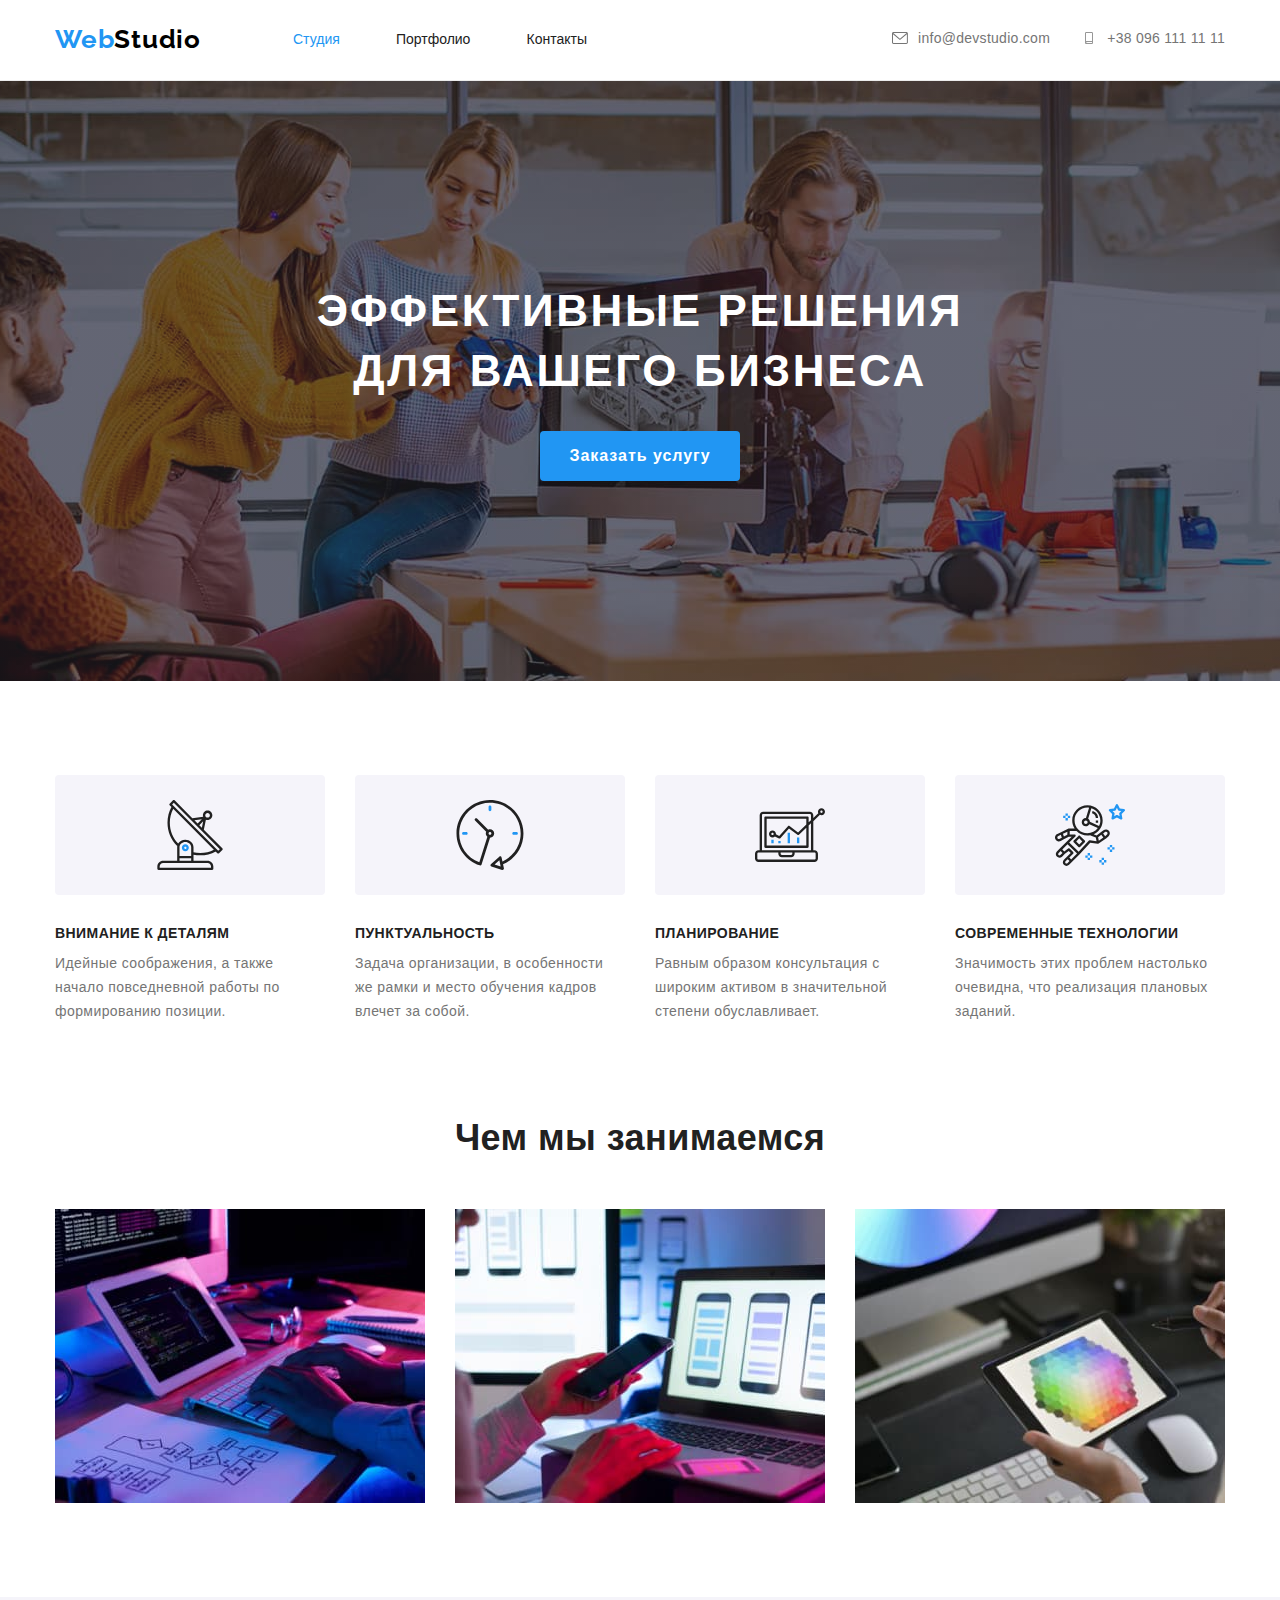
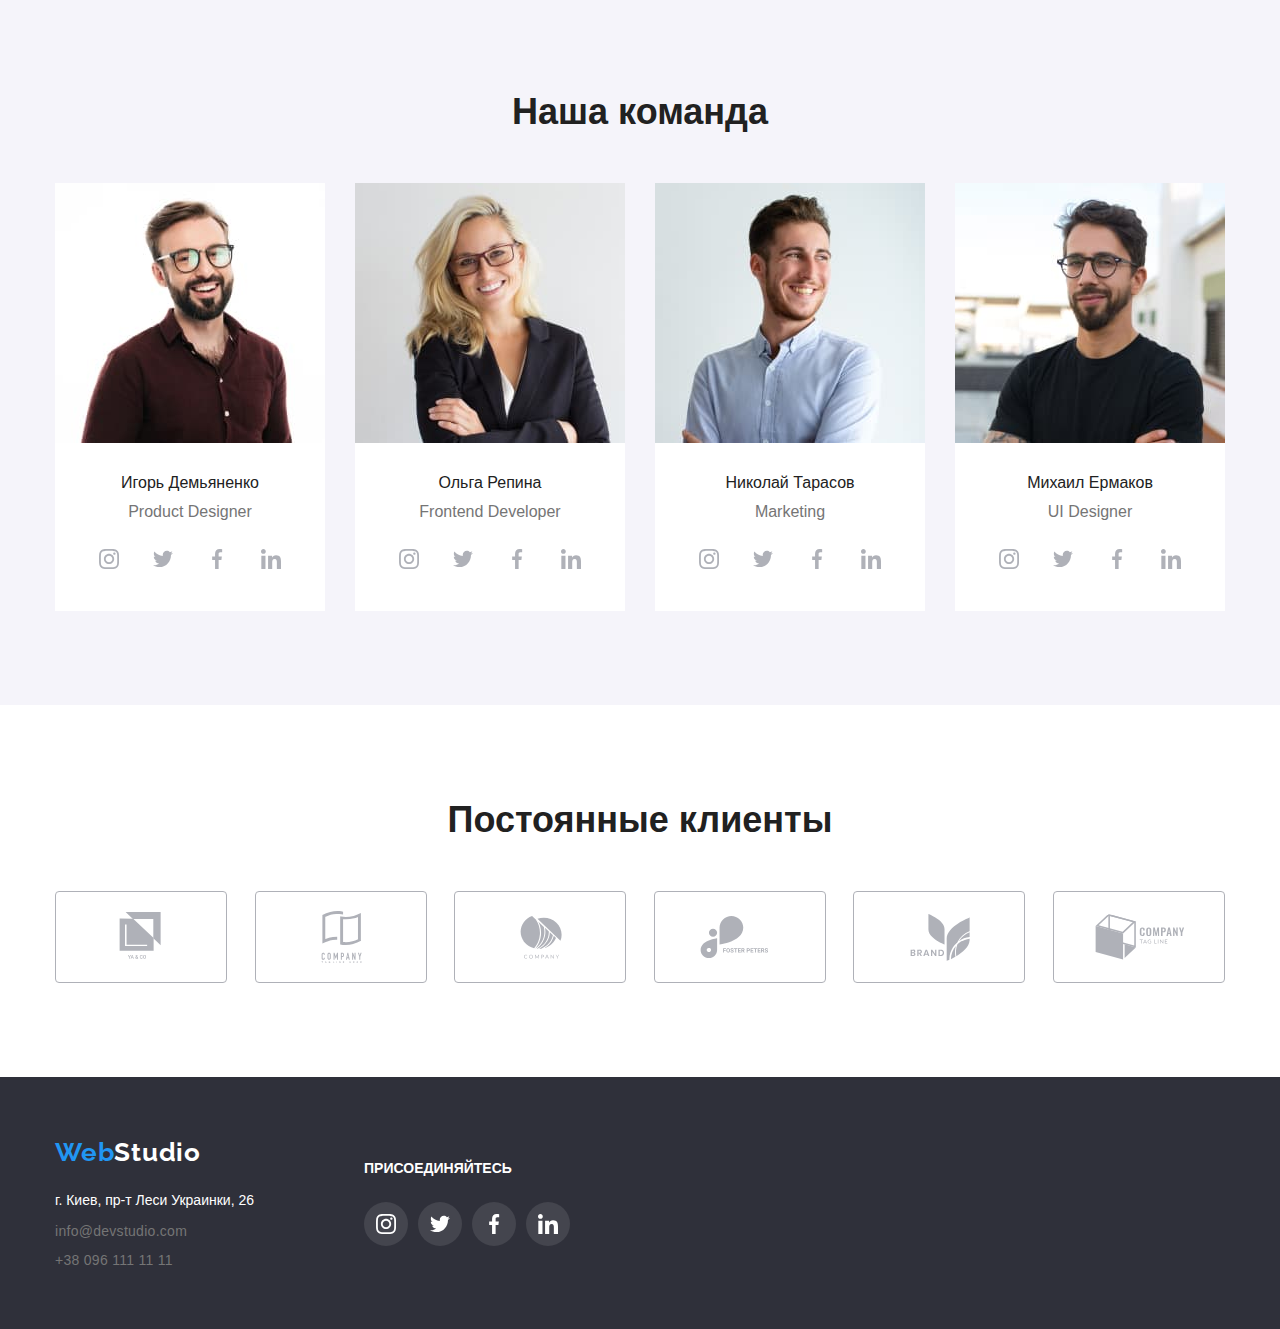
==== commit 6f7e9f5a: "Сделаны все иконки из спрайты" ====
--- a/index.html
+++ b/index.html
@@ -346,14 +346,52 @@
         <!--footer-->
 
         <footer>
-            <div class="container">
-                <a href="./index.html" class="logo">Web<span class="logo-down">Studio</span></a>
-                <ul class="info-footer">
-                    <li><a href="https://www.google.com.ua/maps/place/бульвар+Лесі+Українки,+26,+Київ" class="adress">г. Киев, пр-т Леси Украинки, 26</a></li>
-                    <li><a href="mailto:info@devstudio.com" class="contacts">info@devstudio.com</a></li>
-                    <li><a href="tel:+380961111111" class="contacts">+38 096 111 11 11</a></li>
-                </ul>
+            <div class="container footer">
+                <div>
+                    <a href="./index.html" class="logo">Web<span class="logo-down">Studio</span></a>
+                    <ul class="info-footer">
+                        <li><a href="https://www.google.com.ua/maps/place/бульвар+Лесі+Українки,+26,+Київ" class="adress">г. Киев, пр-т Леси Украинки, 26</a></li>
+                        <li><a href="mailto:info@devstudio.com" class="contacts">info@devstudio.com</a></li>
+                        <li><a href="tel:+380961111111" class="contacts">+38 096 111 11 11</a></li>
+                    </ul>
+                </div>
+
+                <div class="social-footer">
+                    <h3>Присоединяйтесь</h3>
+
+                    <ul class="f-list social-link-list">
+                        <li>
+                            <a href="#" class="f social-link">
+                                <svg class="social-link-icon">
+                                    <use href="./images/icons.svg#instagram"></use>
+                                </svg>
+                            </a>
+                        </li>
+                        <li>
+                            <a href="#" class="social-link f">
+                                <svg class="social-link-icon">
+                                    <use href="./images/icons.svg#twitter"></use>
+                                </svg>
+                            </a>
+                        </li>
+                        <li>
+                            <a href="#" class="f social-link">
+                                <svg class="social-link-icon">
+                                    <use href="./images/icons.svg#facebook"></use>
+                                </svg>
+                            </a>
+                        </li>
+                        <li>
+                            <a href="#" class="f social-link">
+                                <svg class="social-link-icon">
+                                    <use href="./images/icons.svg#linkedin"></use>
+                                </svg>
+                            </a>
+                        </li>
+                    </ul>
+                </div>
             </div>
+            
         </footer>
 
     </body>
--- a/css/style.css
+++ b/css/style.css
@@ -381,6 +381,14 @@
   fill: currentColor;
 }
 
+.footer {
+  display: flex;
+}
+
+.footer-container {
+  display: flex;
+}
+
 .info-footer {
   margin-top: 20px;
   width: 231px;
@@ -388,6 +396,35 @@
   display: flex;
   flex-direction: column;
   justify-content: space-between;
+}
+
+.social-footer {
+  display: flex;
+  flex-direction: column;
+  justify-content: center;
+  margin-left: 70px;
+}
+
+.social-footer > h3 {
+  color: white;
+  text-transform: uppercase;
+  width: 206px;
+}
+
+.footer-social-link-list {
+  margin-top: 20px;
+  display: flex;
+  justify-content: space-between;
+}
+
+.f {
+  color: white;
+  background-color: #44454e;
+  padding: 0;
+}
+
+.f-list {
+  padding: 0;
 }
 
 .portfolio {
